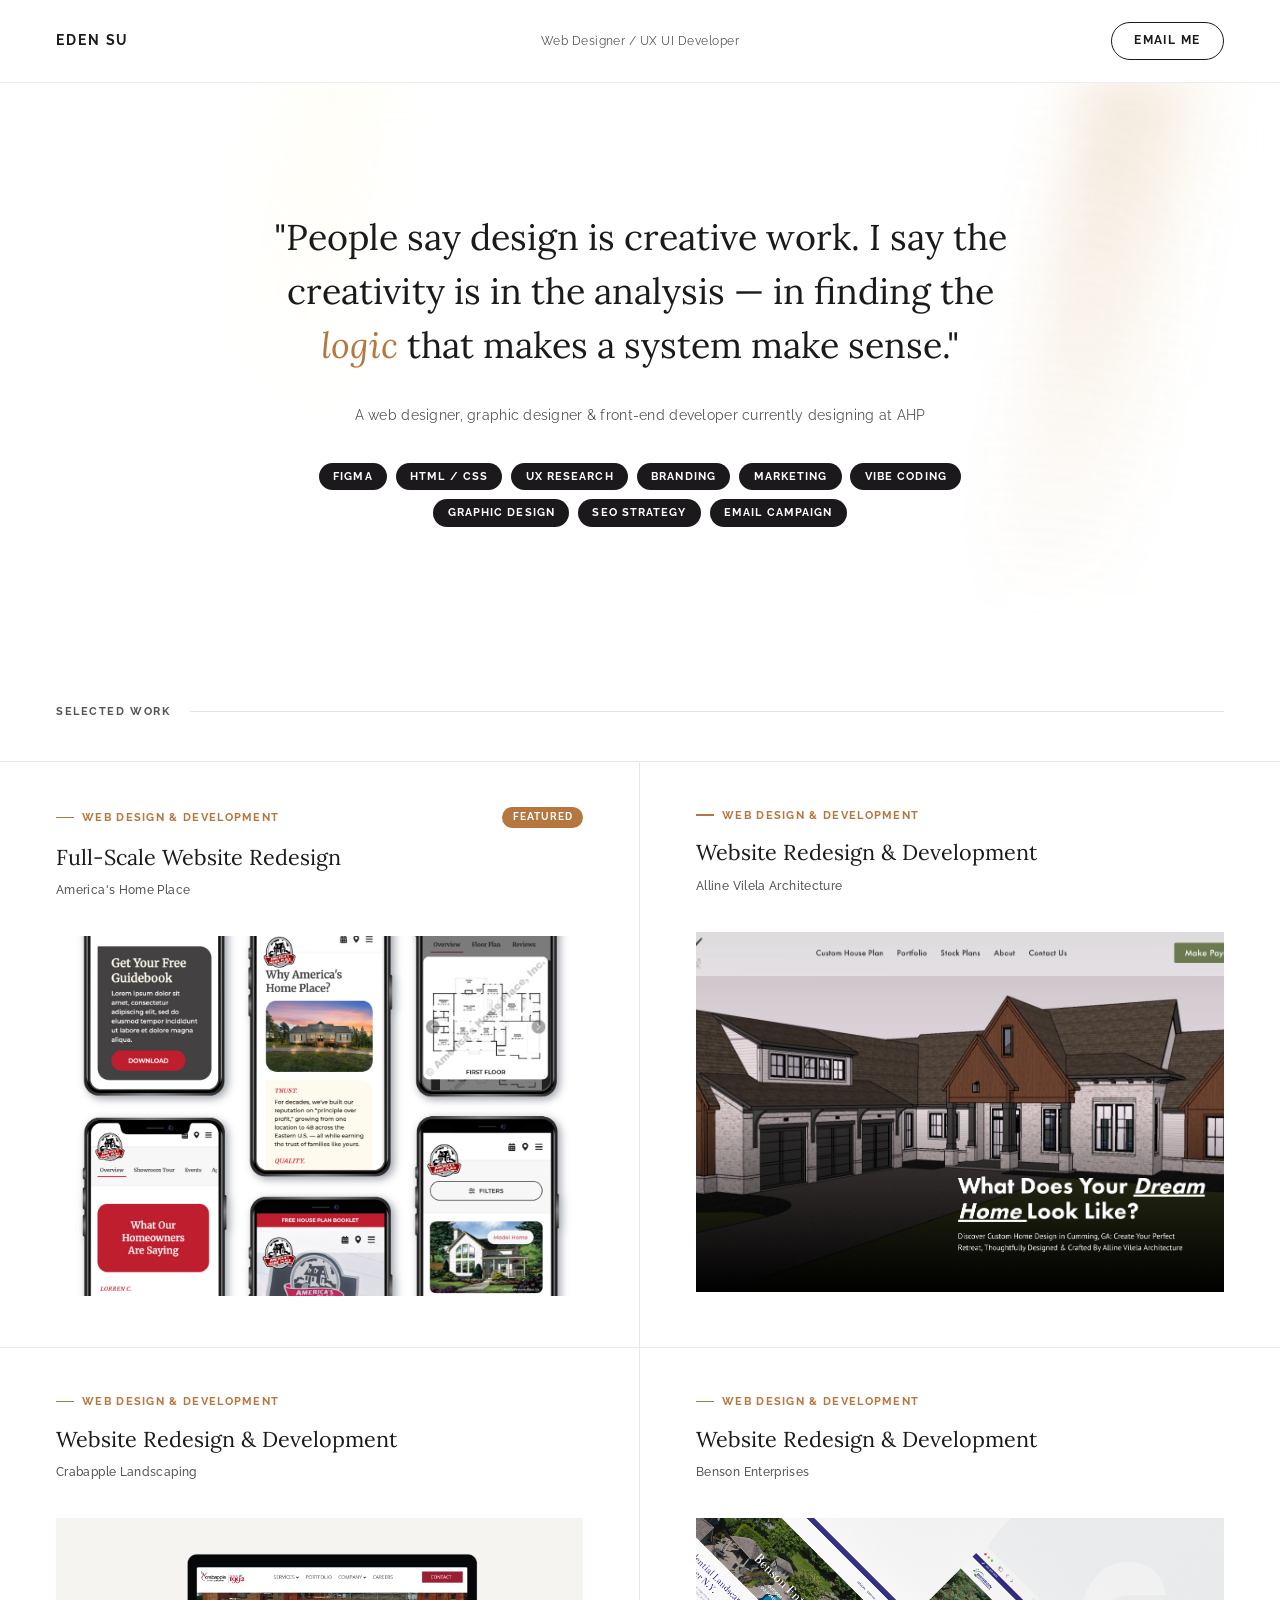
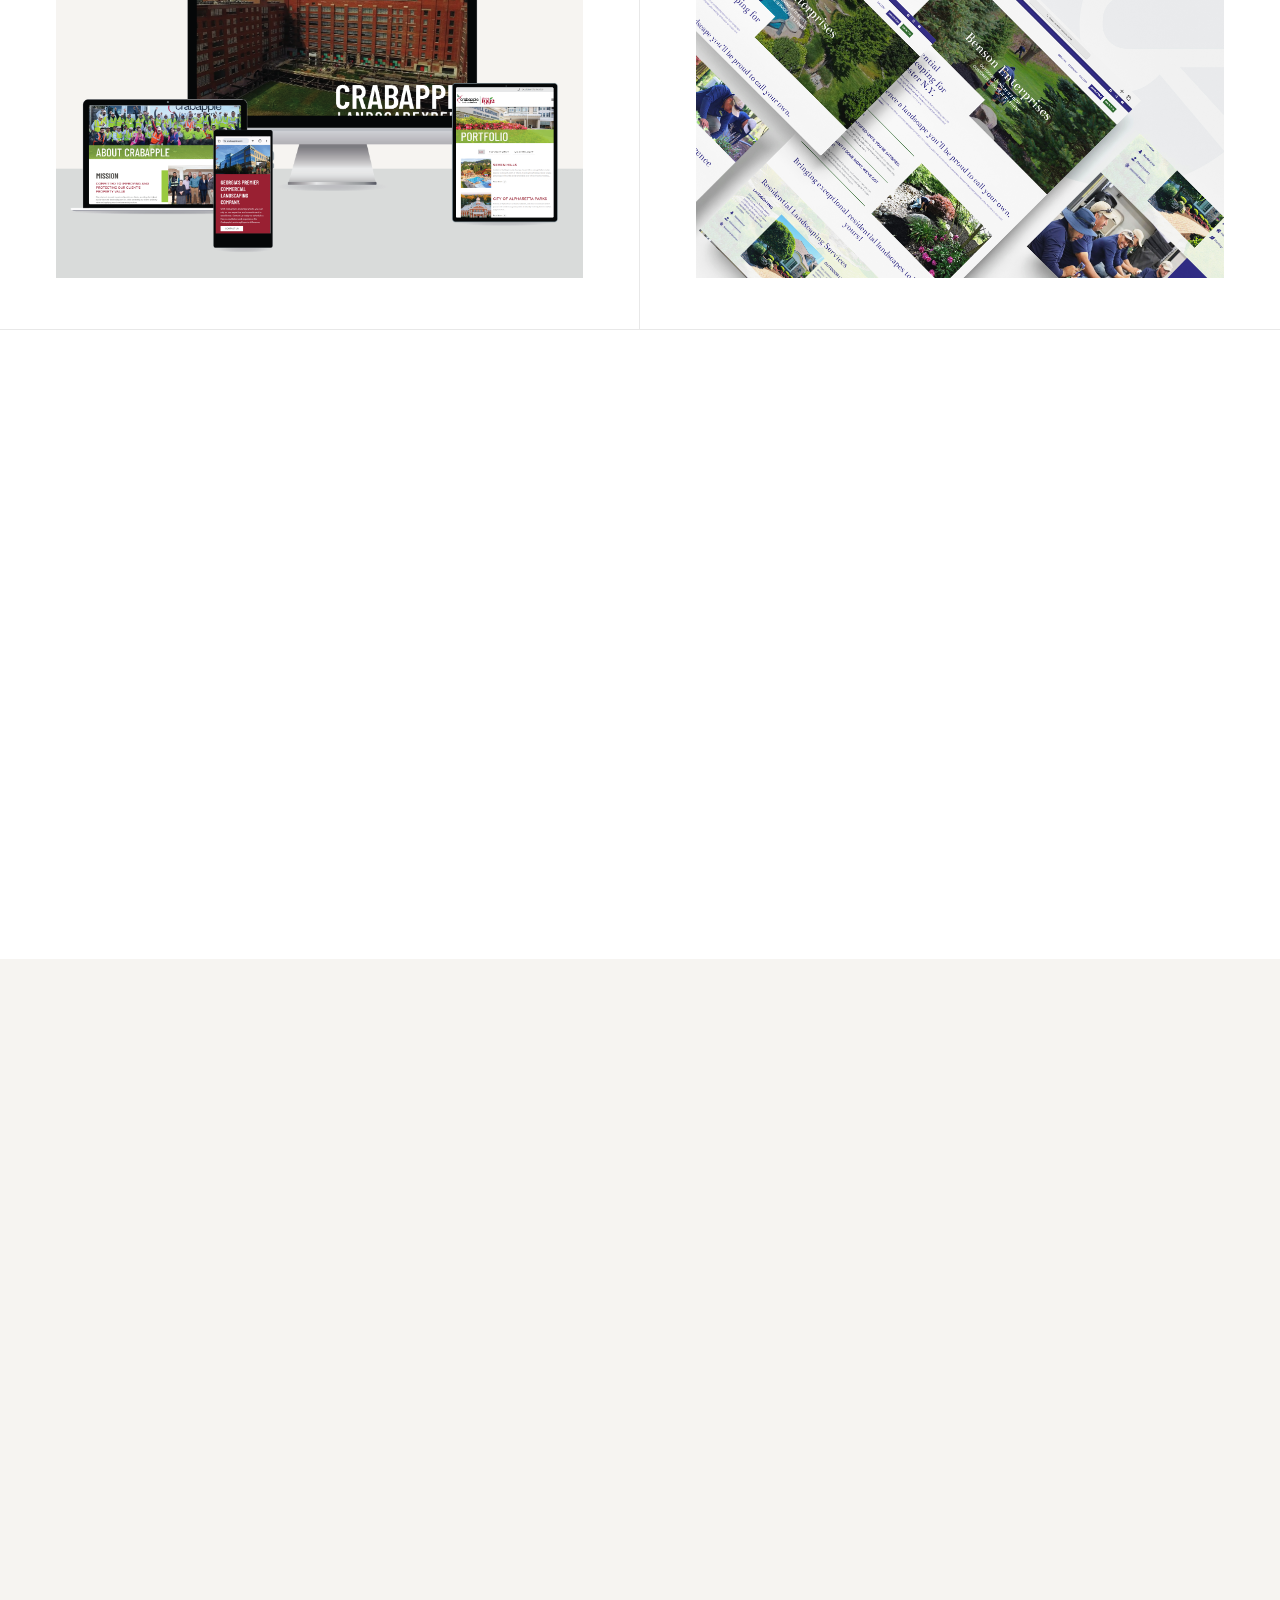
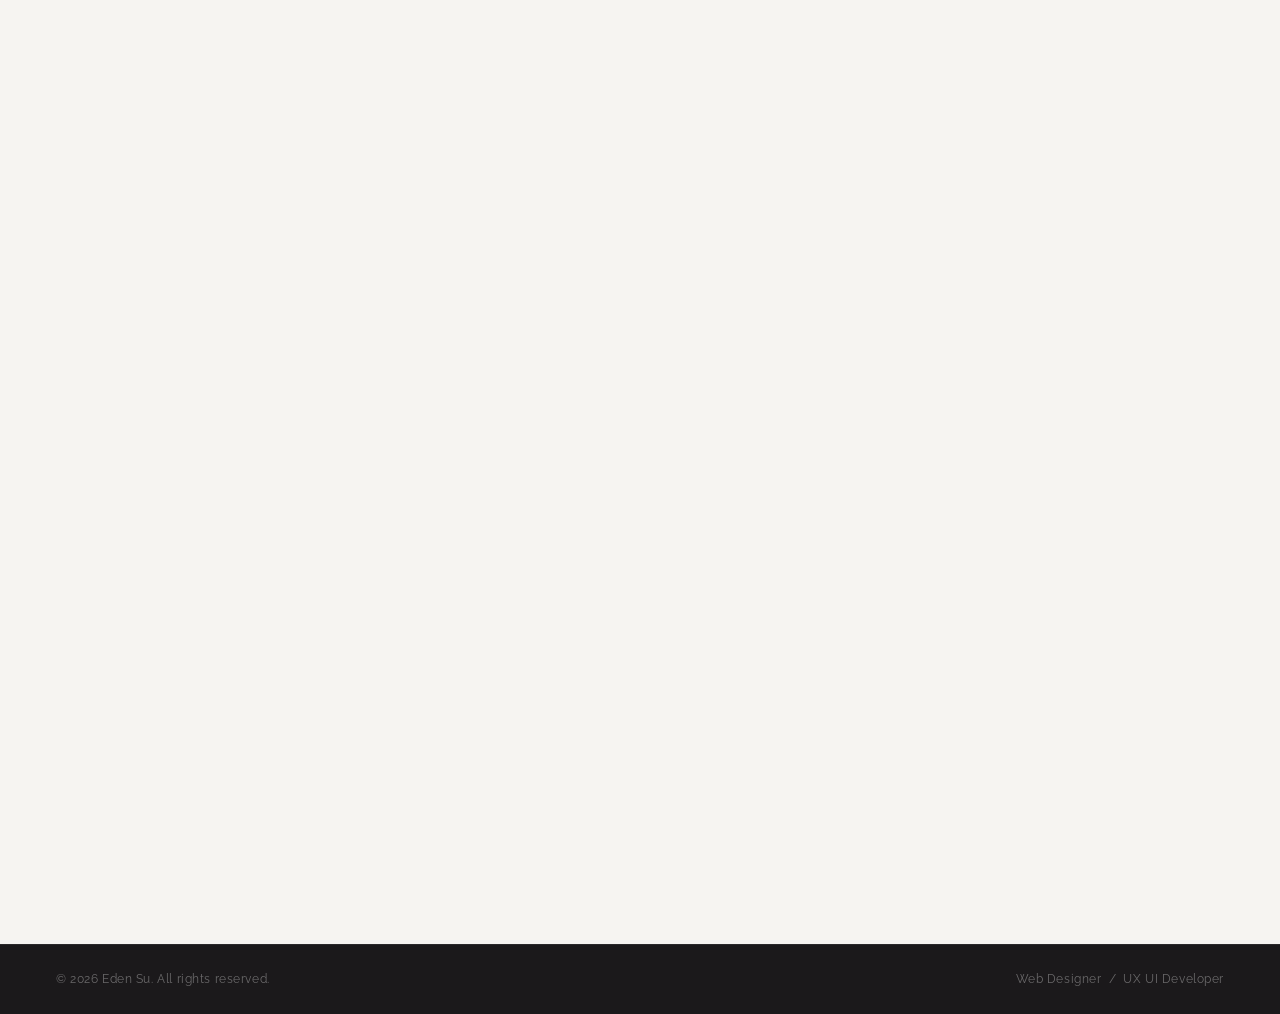
==== index.html @ d56d229c "Initial commit: portfolio site with case study Co-Authored-By: Claude Sonnet 4.6 <noreply@anthropic." ====
<!DOCTYPE html>
<html lang="en">
<head>
  <meta charset="UTF-8" />
  <meta name="viewport" content="width=device-width, initial-scale=1.0" />
  <title>Eden Su — Web Designer & UX/UI Developer</title>
  <link rel="preconnect" href="https://fonts.googleapis.com" />
  <link rel="preconnect" href="https://fonts.gstatic.com" crossorigin />
  <link href="https://fonts.googleapis.com/css2?family=Raleway:ital,wght@0,300;0,400;0,500;0,600;0,700;1,400&family=Lora:ital,wght@0,400;0,500;1,400;1,500&display=swap" rel="stylesheet" />
  <link rel="stylesheet" href="components/ui/aurora-background.css" />
  <style>
    *, *::before, *::after { box-sizing: border-box; margin: 0; padding: 0; }

    :root {
      --black:      #1B191B;
      --gray:       #545554;
      --copper:     #B5773F;
      --dark-brown: #472E13;
      --gold:       #DCC878;
      --white:      #FFFFFF;
      --off-white:  #F6F4F1;
    }

    html { scroll-behavior: smooth; }

    body {
      font-family: 'Raleway', sans-serif;
      color: var(--black);
      background: var(--white);
      line-height: 1.6;
      -webkit-font-smoothing: antialiased;
    }

    /* ─── NAVIGATION ─────────────────────────────────────────────── */
    nav {
      position: sticky;
      top: 0;
      z-index: 100;
      display: flex;
      justify-content: space-between;
      align-items: center;
      padding: 1.4rem 3.5rem;
      background: var(--white);
      border-bottom: 1px solid rgba(0,0,0,0.07);
    }

    .nav-name {
      font-weight: 700;
      font-size: 0.85rem;
      letter-spacing: 0.14em;
      text-transform: uppercase;
      color: var(--black);
      text-decoration: none;
    }

    .nav-center {
      font-size: 0.78rem;
      color: var(--gray);
      font-weight: 400;
      letter-spacing: 0.04em;
      position: absolute;
      left: 50%;
      transform: translateX(-50%);
    }

    .nav-email {
      font-size: 0.75rem;
      font-weight: 700;
      letter-spacing: 0.12em;
      text-transform: uppercase;
      color: var(--black);
      text-decoration: none;
      padding: 0.5rem 1.4rem;
      border: 1.5px solid var(--black);
      border-radius: 999px;
      transition: background 0.2s, color 0.2s;
    }
    .nav-email:hover { background: var(--black); color: var(--white); }

    /* ─── HERO ──────────────────────────────────────────────────── */
    .hero {
      max-width: 820px;
      margin: 0 auto;
      padding: 8rem 2rem 6rem;
      text-align: center;
    }

    .hero-quote {
      font-family: 'Lora', serif;
      font-size: clamp(1.55rem, 2.8vw, 2.35rem);
      font-weight: 400;
      line-height: 1.5;
      color: var(--black);
      margin-bottom: 2rem;
    }
    .hero-quote em {
      font-style: italic;
      color: var(--copper);
    }

    .hero-sub {
      font-size: 0.88rem;
      color: var(--gray);
      letter-spacing: 0.02em;
      margin-bottom: 2.25rem;
      font-weight: 400;
    }

    .hero-tags {
      display: flex;
      justify-content: center;
      flex-wrap: wrap;
      gap: 0.55rem;
    }

    .tag {
      display: inline-block;
      padding: 0.32rem 0.9rem;
      background: var(--black);
      color: var(--white);
      font-size: 0.68rem;
      font-weight: 700;
      letter-spacing: 0.1em;
      text-transform: uppercase;
      border-radius: 999px;
    }

    /* ─── SECTION LABEL ─────────────────────────────────────────── */
    .section-label {
      display: flex;
      align-items: center;
      gap: 1.2rem;
      padding: 0 3.5rem;
      margin-bottom: 0;
    }
    .section-label span {
      font-size: 0.7rem;
      font-weight: 700;
      letter-spacing: 0.14em;
      text-transform: uppercase;
      color: var(--gray);
      white-space: nowrap;
    }
    .section-label::after {
      content: '';
      flex: 1;
      height: 1px;
      background: rgba(0,0,0,0.1);
    }

    /* ─── WORK GRID ──────────────────────────────────────────────── */
    .work-section { padding: 5rem 0; }

    .project-grid {
      display: grid;
      grid-template-columns: 1fr 1fr;
      border-top: 1px solid rgba(0,0,0,0.09);
      margin-top: 2.5rem;
    }

    .project-card {
      padding: 2.8rem 3.5rem 3.2rem;
      border-right: 1px solid rgba(0,0,0,0.09);
      border-bottom: 1px solid rgba(0,0,0,0.09);
      display: flex;
      flex-direction: column;
      gap: 0.6rem;
      transition: background 0.2s;
      cursor: default;
      text-decoration: none;
      color: inherit;
    }
    a.project-card { cursor: pointer; }
    .project-card:nth-child(even) { border-right: none; }
    .project-card:hover { background: #FAFAF9; }

    .card-top {
      display: flex;
      align-items: center;
      justify-content: space-between;
      margin-bottom: 0.3rem;
    }

    .project-category {
      font-size: 0.68rem;
      font-weight: 700;
      letter-spacing: 0.12em;
      text-transform: uppercase;
      color: var(--copper);
      display: flex;
      align-items: center;
      gap: 0.5rem;
    }
    .project-category::before {
      content: '';
      display: inline-block;
      width: 18px;
      height: 1.5px;
      background: var(--copper);
      flex-shrink: 0;
    }

    .badge {
      font-size: 0.62rem;
      font-weight: 700;
      letter-spacing: 0.1em;
      text-transform: uppercase;
      padding: 0.18rem 0.65rem;
      background: var(--copper);
      color: var(--white);
      border-radius: 999px;
    }

    .project-title {
      font-family: 'Lora', serif;
      font-size: 1.35rem;
      font-weight: 400;
      color: var(--black);
      line-height: 1.35;
    }

    .project-client {
      font-size: 0.76rem;
      color: var(--gray);
      font-weight: 500;
      letter-spacing: 0.03em;
    }

    .project-image-wrap {
      margin-top: 1.6rem;
      overflow: hidden;
      background: var(--off-white);
    }

    .project-image {
      width: 100%;
      height: 360px;
      object-fit: cover;
      object-position: top center;
      display: block;
      transition: transform 0.45s ease;
    }
    .project-card:hover .project-image { transform: scale(1.02); }

    /* ─── ABOUT ──────────────────────────────────────────────────── */
    .about-outer {
      padding: 7rem 3.5rem;
      max-width: 1100px;
      margin: 0 auto;
    }

    .about-heading {
      font-family: 'Lora', serif;
      font-size: 2.2rem;
      font-weight: 400;
      color: var(--black);
      margin-bottom: 3rem;
    }

    .about-section {
      display: grid;
      grid-template-columns: 220px 1fr;
      gap: 3.5rem;
      align-items: start;
    }

    .about-image-wrap {
      position: relative;
    }
    .about-image-wrap img {
      width: 220px;
      height: 210px;
      object-fit: cover;
      object-position: top center;
      display: block;
      border-radius: 6px;
    }

    .about-text p {
      font-size: 0.87rem;
      color: var(--gray);
      line-height: 1.9;
      margin-bottom: 1.1rem;
    }
    .about-text p:last-child { margin-bottom: 0; }

    .about-text strong {
      color: var(--black);
      font-weight: 600;
    }

    .about-highlight {
      display: inline;
      color: var(--copper);
      font-weight: 600;
    }

    /* ─── PORTFOLIO STRIP ────────────────────────────────────────── */
    .strip-section {
      background: var(--off-white);
      padding: 5.5rem 3.5rem;
    }

    .strip-grid {
      columns: 4;
      column-gap: 10px;
      margin-top: 2.5rem;
    }

    .strip-item {
      break-inside: avoid;
      overflow: hidden;
      margin-bottom: 10px;
      background: var(--white);
    }

    .strip-item img {
      width: 100%;
      height: auto;
      display: block;
      transition: transform 0.4s ease;
    }
    .strip-item:hover img { transform: scale(1.03); }

    /* ─── FOOTER ─────────────────────────────────────────────────── */
    footer {
      background: var(--black);
      border-top: 1px solid rgba(255,255,255,0.07);
      padding: 1.6rem 3.5rem;
      display: flex;
      justify-content: space-between;
      align-items: center;
    }
    footer p {
      font-size: 0.72rem;
      color: rgba(255,255,255,0.35);
      letter-spacing: 0.05em;
    }

    /* ─── RESPONSIVE ─────────────────────────────────────────────── */
    @media (max-width: 900px) {
      nav { padding: 1.25rem 1.75rem; }
      .nav-center { display: none; }
      .hero { padding: 5rem 1.75rem 4rem; }
      .section-label { padding: 0 1.75rem; }
      .project-grid { grid-template-columns: 1fr; }
      .project-card { padding: 2rem 1.75rem 2.5rem; border-right: none; }
      .project-card:nth-child(even) { border-right: none; }
.about-outer { padding: 4rem 1.75rem; }
      .about-section { grid-template-columns: 1fr; gap: 2rem; }
      .about-image-wrap img { width: 180px; height: 172px; }
      .about-image-wrap::after { display: none; }
      .strip-section { padding: 4rem 1.75rem; }
      .strip-grid { columns: 2; }
      footer { flex-direction: column; gap: 0.5rem; text-align: center; padding: 1.4rem 1.75rem; }
    }

    /* ─── ANIMATIONS ─────────────────────────────────────────────── */
    @keyframes _slide-down {
      from { opacity: 0; transform: translateY(-14px); }
      to   { opacity: 1; transform: translateY(0); }
    }
    @keyframes _fade-up {
      from { opacity: 0; transform: translateY(28px); }
      to   { opacity: 1; transform: translateY(0); }
    }

    /* Above-the-fold entrance */
    nav         { animation: _slide-down 0.55s cubic-bezier(0.16, 1, 0.3, 1) both; }
    .hero-quote { animation: _fade-up 0.9s cubic-bezier(0.16, 1, 0.3, 1) 0.15s both; }
    .hero-sub   { animation: _fade-up 0.9s cubic-bezier(0.16, 1, 0.3, 1) 0.35s both; }
    /* hero-tags .tag delays set by JS */

    /* Scroll-reveal base */
    .reveal {
      opacity: 0;
      transform: translateY(24px);
      transition-property: opacity, transform;
      transition-duration: 0.7s;
      transition-timing-function: cubic-bezier(0.16, 1, 0.3, 1);
      transition-delay: var(--delay, 0s);
    }
    .reveal.from-left  { transform: translateX(-24px); }
    .reveal.from-right { transform: translateX(24px); }
    .reveal.visible    { opacity: 1; transform: none; }

    /* Scroll progress bar */
    .scroll-progress {
      position: fixed;
      top: 0; left: 0;
      height: 2px;
      background: var(--copper);
      width: 0%;
      z-index: 999;
      pointer-events: none;
      transition: width 0.08s linear;
    }

    @media (prefers-reduced-motion: reduce) {
      nav, .hero-quote, .hero-sub { animation: none; }
      .reveal { opacity: 1; transform: none; transition: none; }
      .hero-tags .tag { animation: none !important; opacity: 1 !important; }
    }
  </style>
</head>
<body>

  <!-- ── NAVIGATION ── -->
  <nav>
    <a href="#" class="nav-name">Eden Su</a>
    <span class="nav-center">Web Designer&nbsp;/&nbsp;UX UI Developer</span>
    <a href="https://mail.google.com/mail/?view=cm&to=eden.su7@gmail.com" target="_blank" rel="noopener" class="nav-email">Email Me</a>
  </nav>

  <!-- ── HERO ── -->
  <section class="hero aurora-hero">
    <!-- Aurora animated background (ported from components/ui/aurora-background.tsx) -->
    <div class="aurora-bg" aria-hidden="true">
      <div class="aurora-layer"></div>
    </div>
    <p class="hero-quote">
      "People say design is creative work. I say the creativity is in the analysis &mdash;
      in finding the <em>logic</em> that makes a system make sense."
    </p>
    <p class="hero-sub">
      A web designer, graphic designer &amp; front-end developer currently designing at AHP
    </p>
    <div class="hero-tags">
      <span class="tag">Figma</span>
      <span class="tag">HTML / CSS</span>
      <span class="tag">UX Research</span>
      <span class="tag">Branding</span>
      <span class="tag">Marketing</span>
      <span class="tag">Vibe Coding</span>
      <span class="tag">Graphic Design</span>
      <span class="tag">SEO Strategy</span>
      <span class="tag">Email Campaign</span>
    </div>
  </section>

  <!-- ── SELECTED WORK ── -->
  <section class="work-section">
    <div class="section-label">
      <span>Selected Work</span>
    </div>

    <div class="project-grid">

      <!-- Card 1 -->
      <a href="ahp-case-study.html" class="project-card">
        <div class="card-top">
          <span class="project-category">Web Design &amp; Development</span>
          <span class="badge">Featured</span>
        </div>
        <h3 class="project-title">Full-Scale Website Redesign</h3>
        <p class="project-client">America's Home Place</p>
        <div class="project-image-wrap">
          <img
            class="project-image contain"
            src="brand_assets/3978418.jpg"
            alt="America's Home Place mobile website redesign across multiple screens"
          />
        </div>
      </a>

      <!-- Card 2 -->
      <div class="project-card">
        <div class="card-top">
          <span class="project-category">Web Design &amp; Development</span>
        </div>
        <h3 class="project-title">Website Redesign &amp; Development</h3>
        <p class="project-client">Alline Vilela Architecture</p>
        <div class="project-image-wrap">
          <img
            class="project-image"
            src="brand_assets/allien_architecture_site.png"
            alt="Alline Vilela Architecture homepage showing a luxury custom home render"
          />
        </div>
      </div>

      <!-- Card 3 -->
      <div class="project-card">
        <div class="card-top">
          <span class="project-category">Web Design &amp; Development</span>
        </div>
        <h3 class="project-title">Website Redesign &amp; Development</h3>
        <p class="project-client">Crabapple Landscaping</p>
        <div class="project-image-wrap">
          <img
            class="project-image contain"
            src="brand_assets/Design_Crabapple_website-03.png"
            alt="Crabapple Landscaping website shown on desktop, laptop, tablet and mobile"
          />
        </div>
      </div>

      <!-- Card 4 -->
      <div class="project-card">
        <div class="card-top">
          <span class="project-category">Web Design &amp; Development</span>
        </div>
        <h3 class="project-title">Website Redesign &amp; Development</h3>
        <p class="project-client">Benson Enterprises</p>
        <div class="project-image-wrap">
          <img
            class="project-image contain"
            src="brand_assets/190.jpg"
            alt="Benson Enterprises residential landscaping website redesign"
          />
        </div>
      </div>

    </div>
  </section>

  <!-- ── ABOUT ME ── -->
  <section>
    <div class="about-outer">
      <h2 class="about-heading">About Me</h2>
      <div class="about-section">
        <div class="about-image-wrap">
          <img
            src="brand_assets/1000031740.png"
            alt="Eden Su — Web Designer and UX/UI Developer"
          />
        </div>
        <div class="about-text">
          <p>
            I'm a web designer, graphic designer, and front-end developer with a passion for
            creating thoughtful, user-centered digital experiences. I believe great design
            isn't just about how something looks — it's about how clearly it communicates and
            how intuitively it guides a user through a system.
          </p>
          <p>
            Currently designing at <span class="about-highlight">America's Home Place</span>,
            I work across the full design lifecycle: from initial research and wireframing to
            high-fidelity prototypes and front-end implementation.
          </p>
          <p>
            My background spans <strong>branding</strong>, <strong>digital marketing</strong>,
            <strong>web development</strong>, and <strong>UX</strong> — letting me bridge the
            gap between creative vision and technical execution on every project I take on.
          </p>
        </div>
      </div>
    </div>
  </section>

  <!-- ── GRAPHIC DESIGN STRIP ── -->
  <section class="strip-section">
    <div class="section-label">
      <span>Graphic Design &amp; Marketing</span>
    </div>
    <div class="strip-grid">
      <div class="strip-item">
        <img src="brand_assets/ESP_Des_Social_AJC-AtlBest_0824_v2-01.png" alt="EyeSouth Partners — AJC Top Workplace social media infographic" />
      </div>
      <div class="strip-item">
        <img src="brand_assets/1752109848641-d21da204-8e54-41e2-a1d3-d4584973f60b_1.jpg" alt="Midwest Eye Center print advertisement" />
      </div>
      <div class="strip-item">
        <img src="brand_assets/004_STC_PromotionEmail_1123_v2 1.png" alt="Spartan Camera Black Friday email promotion" />
      </div>
      <div class="strip-item">
        <img src="brand_assets/00538_LFL_Des_SocialPosts_1124_v6_After-Ins.jpg" alt="Lunches for Learning — Hope starts with a full plate social post" />
      </div>
      <div class="strip-item">
        <img src="brand_assets/00538_LFL_Des_SocialPosts_1124_v6_Before-Ins.jpg" alt="Lunches for Learning — A small act of kindness social post" />
      </div>
      <div class="strip-item">
        <img src="brand_assets/facebook_1.png" alt="Spartan Camera GoCam Facebook banner ad" />
      </div>
      <div class="strip-item">
        <img src="brand_assets/008_STC_Ads_1223_v1_Email 2.png" alt="Spartan Camera 50% off solar kit email advertisement" />
      </div>
      <div class="strip-item">
        <img src="brand_assets/Homepage_v2.png" alt="DTEKT e-commerce website design" />
      </div>
    </div>
  </section>

  <!-- ── FOOTER ── -->
  <footer>
    <p>&copy; 2026 Eden Su. All rights reserved.</p>
    <p>Web Designer &nbsp;/&nbsp; UX UI Developer</p>
  </footer>

  <script>
    // ── Scroll progress bar ──────────────────────────────────────
    const bar = document.createElement('div');
    bar.className = 'scroll-progress';
    document.body.prepend(bar);
    window.addEventListener('scroll', () => {
      const max = document.documentElement.scrollHeight - window.innerHeight;
      bar.style.width = (window.scrollY / max * 100) + '%';
    }, { passive: true });

    // ── Stagger hero skill tags ──────────────────────────────────
    document.querySelectorAll('.hero-tags .tag').forEach((el, i) => {
      el.style.cssText += `opacity:0; animation: _fade-up 0.6s cubic-bezier(0.16,1,0.3,1) ${0.45 + i * 0.07}s both;`;
    });

    // ── Scroll-reveal via IntersectionObserver ───────────────────
    const io = new IntersectionObserver((entries) => {
      entries.forEach(e => {
        if (e.isIntersecting) {
          e.target.classList.add('visible');
          io.unobserve(e.target);
        }
      });
    }, { threshold: 0.1 });

    function addReveal(sel, { stagger = 0, delay = 0, dir = '' } = {}) {
      document.querySelectorAll(sel).forEach((el, i) => {
        el.classList.add('reveal');
        if (dir) el.classList.add(dir);
        const d = stagger ? i * stagger : delay;
        if (d) el.style.setProperty('--delay', d + 's');
        io.observe(el);
      });
    }

    addReveal('.section-label');
    addReveal('.project-card', { stagger: 0.09 });
    addReveal('.about-heading');
    addReveal('.about-image-wrap', { dir: 'from-left' });
    addReveal('.about-text',       { dir: 'from-right', delay: 0.1 });
    addReveal('.strip-item',       { stagger: 0.045 });
  </script>
</body>
</html>
---- components/ui/aurora-background.css ----
/*
 * aurora-background.css
 * Vanilla CSS port of @/components/ui/aurora-background.tsx (shadcn/aceternity)
 *
 * Usage:
 *   Add class="aurora-hero" to the section you want animated.
 *   Place <div class="aurora-bg"><div class="aurora-layer"></div></div>
 *   as the FIRST child of that section (so it renders behind content).
 */

/* ── Keyframe (mirrors tailwind.config aurora animation) ──────────────── */
@keyframes aurora {
  from {
    background-position: 50% 50%, 50% 50%;
  }
  to {
    background-position: 350% 50%, 350% 50%;
  }
}

/* ── Wrapper: makes the host section a positioning context ─────────────── */
.aurora-hero {
  position: relative;
  /* No overflow:hidden here — lets .aurora-bg escape the max-width container */
}

/*
 * ── Clip container ───────────────────────────────────────────────────────
 * Uses the viewport-escape technique:
 *   left: 50% + translateX(-50%) + width: 100vw
 * so the aurora spans the full browser width regardless of the section's
 * max-width constraint. overflow:hidden clips the -inset-[10px] expansion.
 */
.aurora-bg {
  position: absolute;
  top: 0;
  bottom: 0;
  left: 50%;
  transform: translateX(-50%);
  width: 100vw;
  overflow: hidden;
  pointer-events: none;
  z-index: 0;
}

/*
 * ── Primary aurora layer ─────────────────────────────────────────────────
 * Mirrors the className block inside <div> in AuroraBackground:
 *   [--white-gradient:...] [--aurora:...]
 *   [background-image:var(--white-gradient),var(--aurora)]
 *   [background-size:300%,_200%]
 *   filter blur-[10px] invert
 *   opacity-50 will-change-transform
 *   [mask-image:radial-gradient(ellipse_at_100%_0%,black_10%,transparent_70%)]
 */
.aurora-layer {
  --white:      #ffffff;
  --copper:     rgba(181, 119, 63, 0.6);
  --gold:       #DCC878;
  --gold-light: #EDE0A0;
  --off-white:  #F6F4F1;

  position: absolute;
  inset: -10px;
  opacity: 0.85;
  will-change: transform;
  pointer-events: none;

  background-image:
    repeating-linear-gradient(
      100deg,
      var(--white)      0%,
      var(--white)      7%,
      transparent       10%,
      transparent       12%,
      var(--white)      16%
    ),
    repeating-linear-gradient(
      100deg,
      var(--copper)     0%,
      var(--gold)       20%,
      var(--gold-light) 40%,
      var(--off-white)  60%,
      var(--copper)     80%
    );

  background-size:     300%, 200%;
  background-position: 50% 50%, 50% 50%;

  filter: blur(20px);

  -webkit-mask-image: radial-gradient(ellipse at 100% 0%, black 10%, transparent 70%);
          mask-image: radial-gradient(ellipse at 100% 0%, black 10%, transparent 70%);

  animation: aurora 60s linear infinite;
}

/* ── After-layer: screen blend keeps warm tones additive */
.aurora-layer::after {
  content: '';
  position: absolute;
  inset: 0;

  background-image:
    repeating-linear-gradient(
      100deg,
      var(--white)      0%,
      var(--white)      7%,
      transparent       10%,
      transparent       12%,
      var(--white)      16%
    ),
    repeating-linear-gradient(
      100deg,
      var(--copper)     0%,
      var(--gold)       20%,
      var(--gold-light) 40%,
      var(--off-white)  60%,
      var(--copper)     80%
    );

  background-size:       200%, 100%;
  background-attachment: fixed;
  mix-blend-mode:        screen;

  animation: aurora 60s linear infinite;
}

/* ── Keep hero content above the aurora layer ───────────────────────────── */
.aurora-hero > *:not(.aurora-bg) {
  position: relative;
  z-index: 1;
}
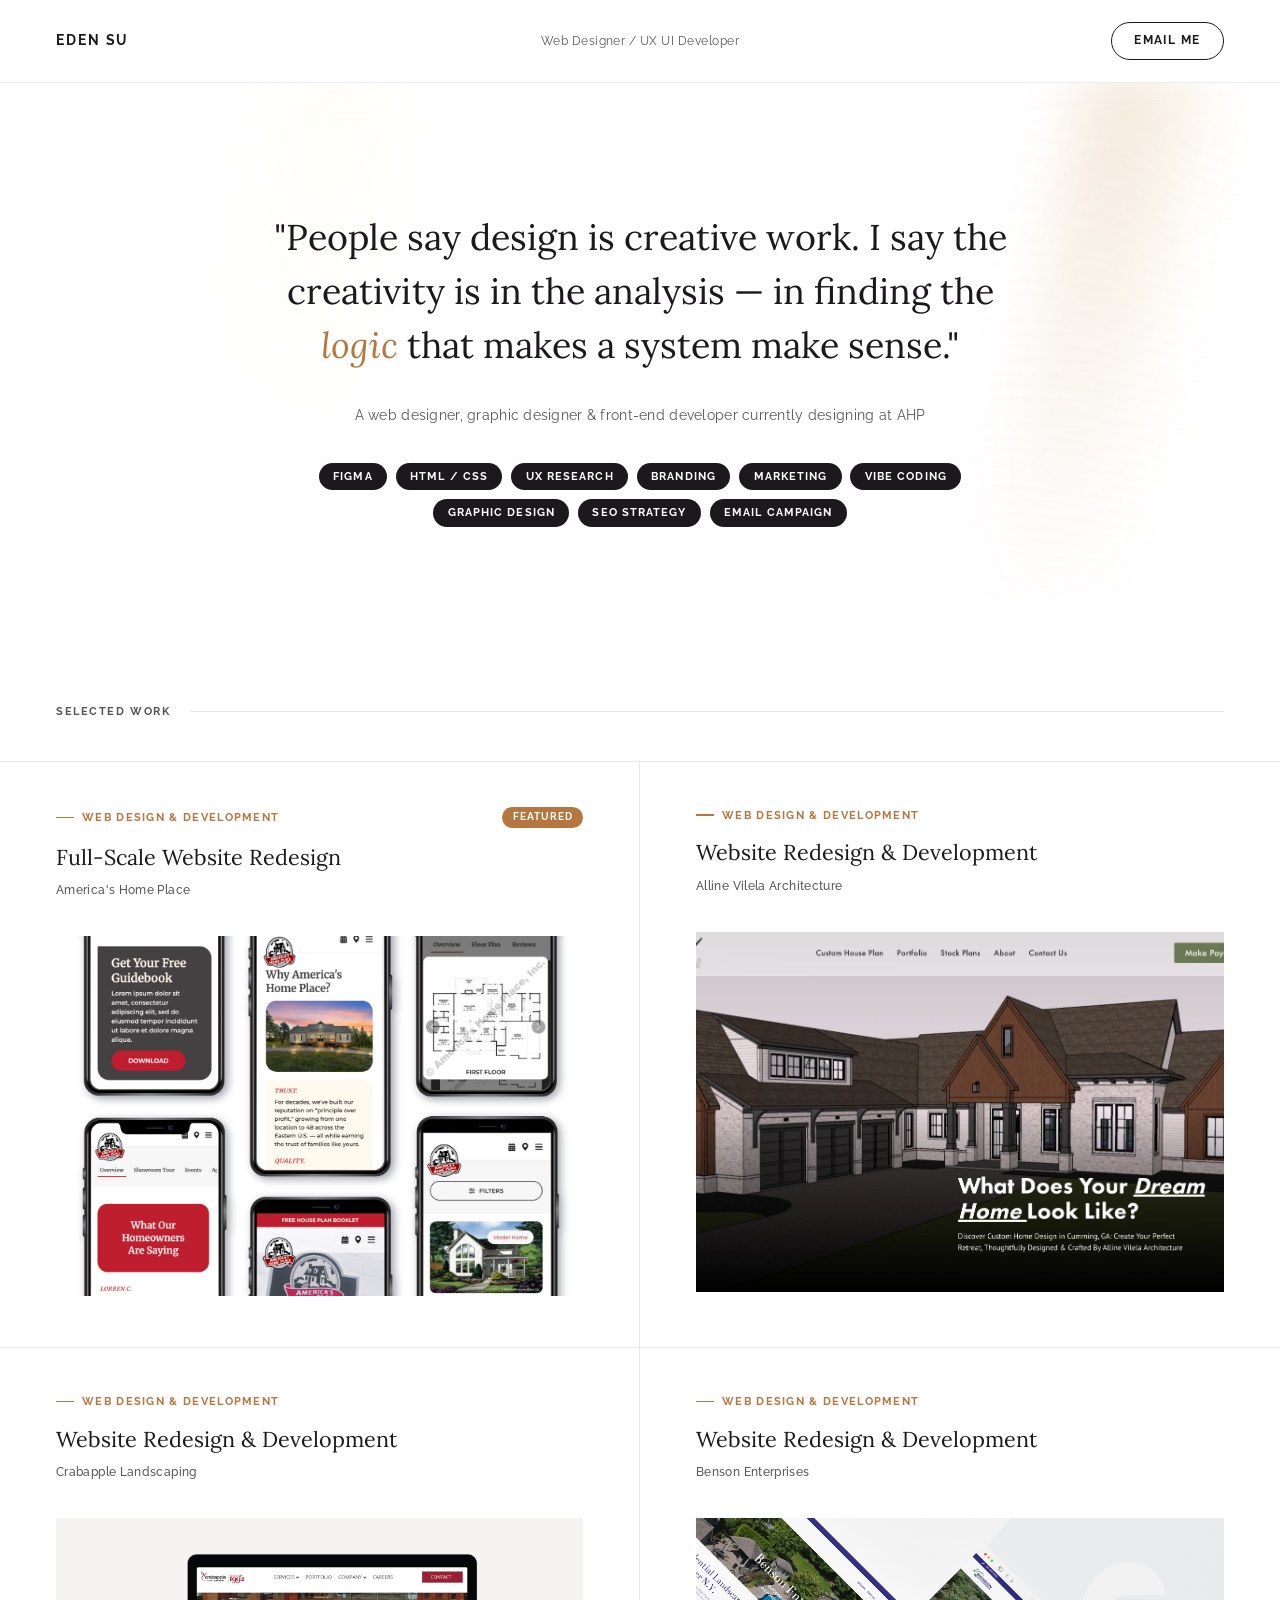
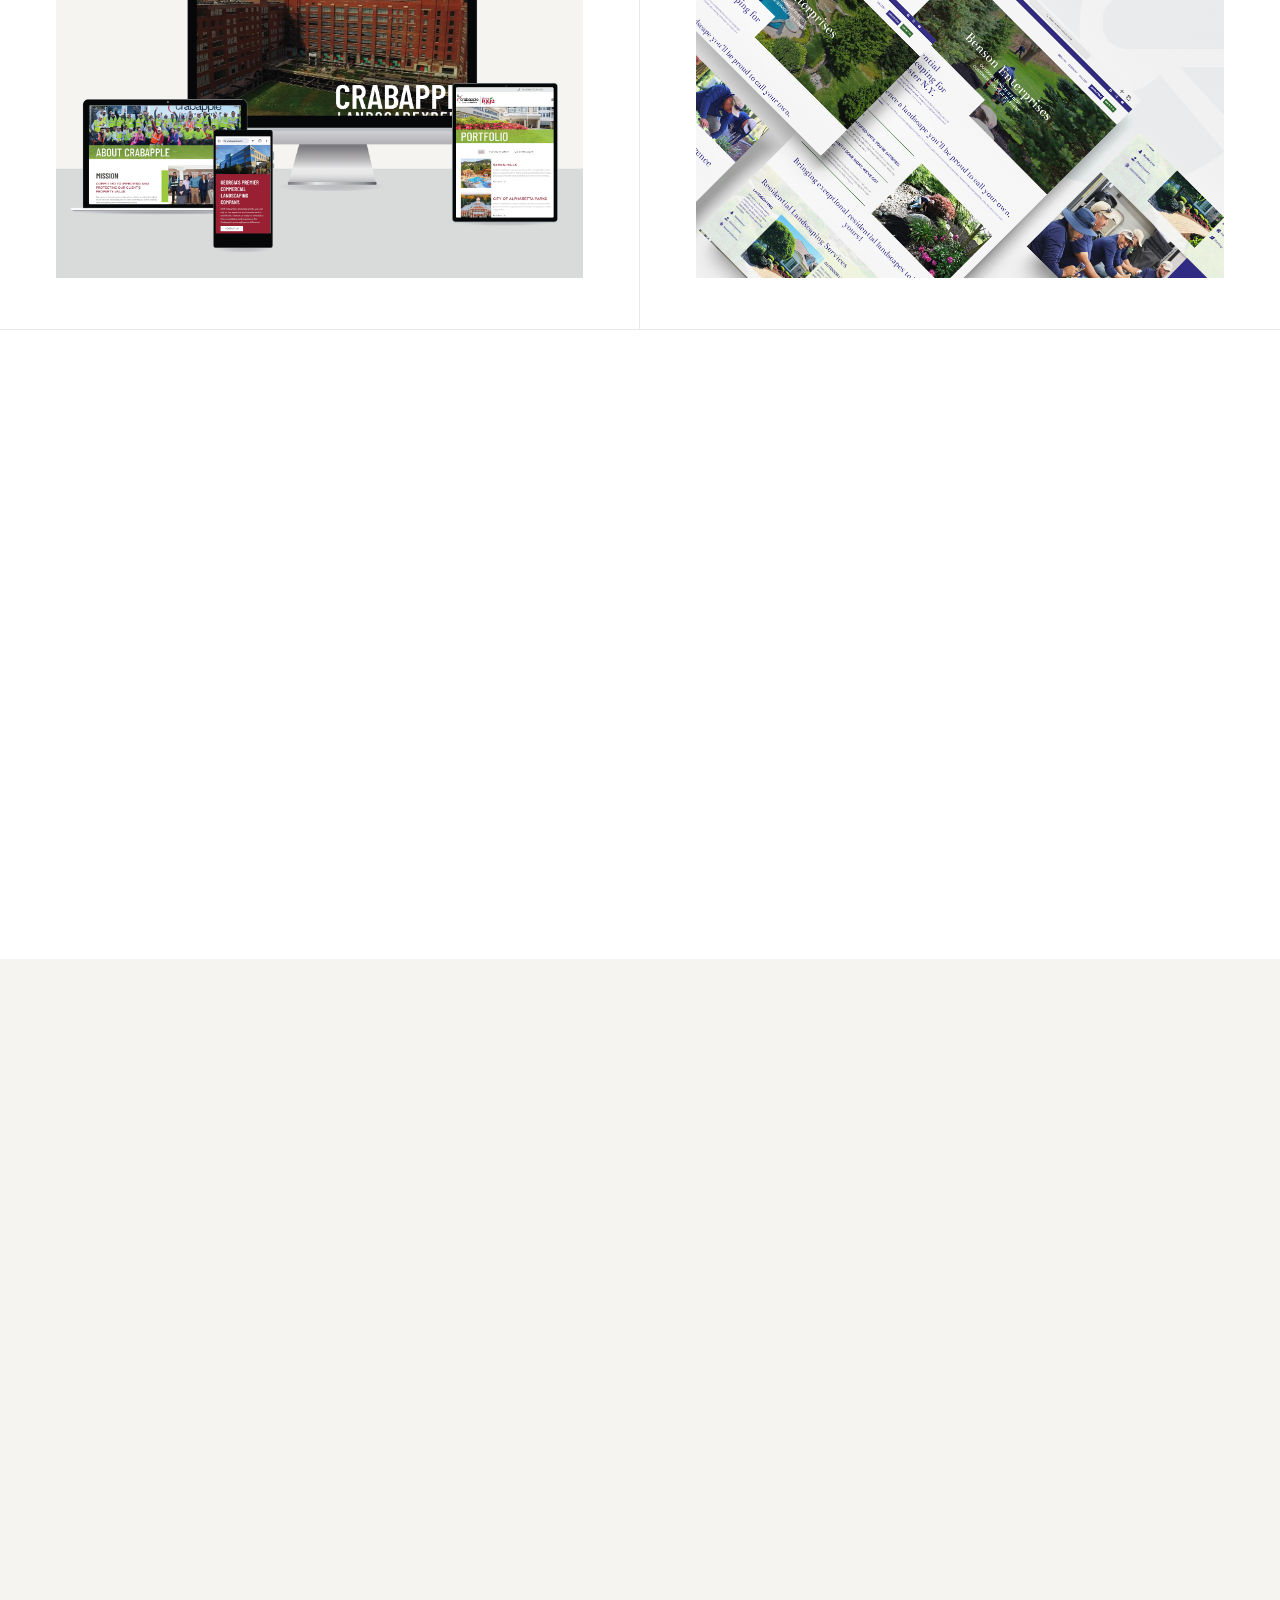
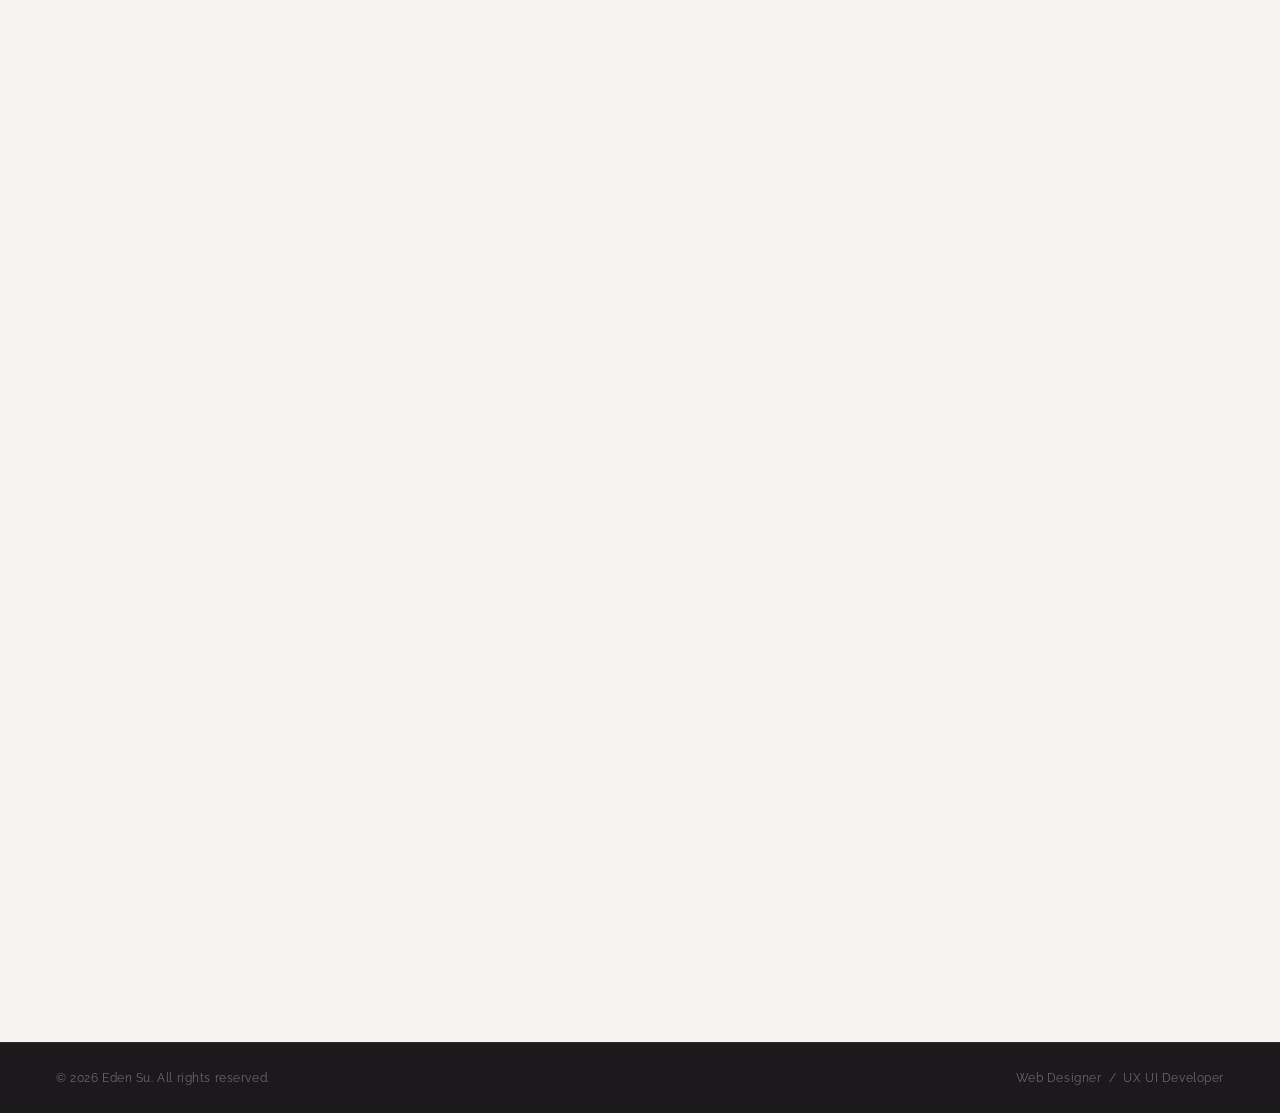
==== commit 1f04c082: "Add WebP images, lazy loading, favicon on case study" ====
--- a/index.html
+++ b/index.html
@@ -4,6 +4,7 @@
   <meta charset="UTF-8" />
   <meta name="viewport" content="width=device-width, initial-scale=1.0" />
   <title>Eden Su — Web Designer & UX/UI Developer</title>
+  <link rel="icon" type="image/svg+xml" href="favicon.svg" />
   <link rel="preconnect" href="https://fonts.googleapis.com" />
   <link rel="preconnect" href="https://fonts.gstatic.com" crossorigin />
   <link href="https://fonts.googleapis.com/css2?family=Raleway:ital,wght@0,300;0,400;0,500;0,600;0,700;1,400&family=Lora:ital,wght@0,400;0,500;1,400;1,500&display=swap" rel="stylesheet" />
@@ -459,6 +460,7 @@
             class="project-image contain"
             src="brand_assets/3978418.jpg"
             alt="America's Home Place mobile website redesign across multiple screens"
+            loading="lazy"
           />
         </div>
       </a>
@@ -473,8 +475,9 @@
         <div class="project-image-wrap">
           <img
             class="project-image"
-            src="brand_assets/allien_architecture_site.png"
+            src="brand_assets/allien_architecture_site.webp"
             alt="Alline Vilela Architecture homepage showing a luxury custom home render"
+            loading="lazy"
           />
         </div>
       </div>
@@ -489,8 +492,9 @@
         <div class="project-image-wrap">
           <img
             class="project-image contain"
-            src="brand_assets/Design_Crabapple_website-03.png"
+            src="brand_assets/Design_Crabapple_website-03.webp"
             alt="Crabapple Landscaping website shown on desktop, laptop, tablet and mobile"
+            loading="lazy"
           />
         </div>
       </div>
@@ -507,6 +511,7 @@
             class="project-image contain"
             src="brand_assets/190.jpg"
             alt="Benson Enterprises residential landscaping website redesign"
+            loading="lazy"
           />
         </div>
       </div>
@@ -521,8 +526,9 @@
       <div class="about-section">
         <div class="about-image-wrap">
           <img
-            src="brand_assets/1000031740.png"
+            src="brand_assets/1000031740.webp"
             alt="Eden Su — Web Designer and UX/UI Developer"
+            loading="lazy"
           />
         </div>
         <div class="about-text">
@@ -554,28 +560,28 @@
     </div>
     <div class="strip-grid">
       <div class="strip-item">
-        <img src="brand_assets/ESP_Des_Social_AJC-AtlBest_0824_v2-01.png" alt="EyeSouth Partners — AJC Top Workplace social media infographic" />
-      </div>
-      <div class="strip-item">
-        <img src="brand_assets/1752109848641-d21da204-8e54-41e2-a1d3-d4584973f60b_1.jpg" alt="Midwest Eye Center print advertisement" />
-      </div>
-      <div class="strip-item">
-        <img src="brand_assets/004_STC_PromotionEmail_1123_v2 1.png" alt="Spartan Camera Black Friday email promotion" />
-      </div>
-      <div class="strip-item">
-        <img src="brand_assets/00538_LFL_Des_SocialPosts_1124_v6_After-Ins.jpg" alt="Lunches for Learning — Hope starts with a full plate social post" />
-      </div>
-      <div class="strip-item">
-        <img src="brand_assets/00538_LFL_Des_SocialPosts_1124_v6_Before-Ins.jpg" alt="Lunches for Learning — A small act of kindness social post" />
-      </div>
-      <div class="strip-item">
-        <img src="brand_assets/facebook_1.png" alt="Spartan Camera GoCam Facebook banner ad" />
-      </div>
-      <div class="strip-item">
-        <img src="brand_assets/008_STC_Ads_1223_v1_Email 2.png" alt="Spartan Camera 50% off solar kit email advertisement" />
-      </div>
-      <div class="strip-item">
-        <img src="brand_assets/Homepage_v2.png" alt="DTEKT e-commerce website design" />
+        <img src="brand_assets/ESP_Des_Social_AJC-AtlBest_0824_v2-01.webp" alt="EyeSouth Partners — AJC Top Workplace social media infographic" loading="lazy" />
+      </div>
+      <div class="strip-item">
+        <img src="brand_assets/1752109848641-d21da204-8e54-41e2-a1d3-d4584973f60b_1.jpg" alt="Midwest Eye Center print advertisement" loading="lazy" />
+      </div>
+      <div class="strip-item">
+        <img src="brand_assets/004_STC_PromotionEmail_1123_v2 1.webp" alt="Spartan Camera Black Friday email promotion" loading="lazy" />
+      </div>
+      <div class="strip-item">
+        <img src="brand_assets/00538_LFL_Des_SocialPosts_1124_v6_After-Ins.webp" alt="Lunches for Learning — Hope starts with a full plate social post" loading="lazy" />
+      </div>
+      <div class="strip-item">
+        <img src="brand_assets/00538_LFL_Des_SocialPosts_1124_v6_Before-Ins.webp" alt="Lunches for Learning — A small act of kindness social post" loading="lazy" />
+      </div>
+      <div class="strip-item">
+        <img src="brand_assets/facebook_1.webp" alt="Spartan Camera GoCam Facebook banner ad" loading="lazy" />
+      </div>
+      <div class="strip-item">
+        <img src="brand_assets/008_STC_Ads_1223_v1_Email 2.webp" alt="Spartan Camera 50% off solar kit email advertisement" loading="lazy" />
+      </div>
+      <div class="strip-item">
+        <img src="brand_assets/Homepage_v2.webp" alt="DTEKT e-commerce website design" loading="lazy" />
       </div>
     </div>
   </section>
